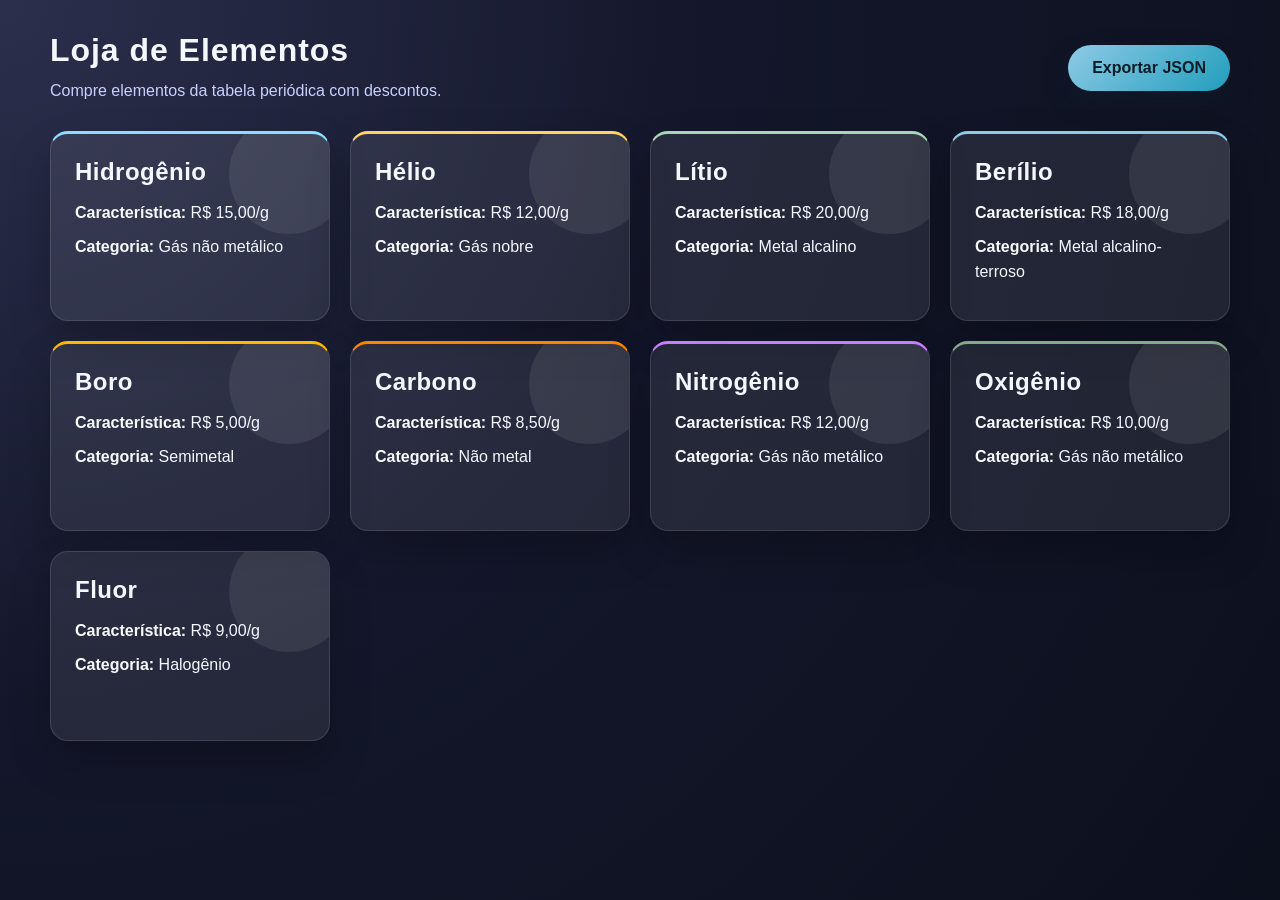
==== avaliação/index.html @ 7f404ff4 "primeiro teste" ====
<!DOCTYPE html>
<html lang="pt-br">
<head>
    <meta charset="UTF-8">
    <meta name="viewport" content="width=device-width, initial-scale=1.0">
    <title>Tabela Periódica</title>
    <link rel="icon" type="image/x-icon" href="favicon.ico">
    <link rel="stylesheet" href="style.css">
</head>
<body>
    <div class="container">
        <header>
            <div>
                <h1>Loja de Elementos</h1>
                <p>Compre elementos da tabela periódica com descontos.</p>
            </div>
            <button id="exportBtn">Exportar JSON</button>
        </header>
        <main>
            <div id="cardsContainer" class="cards-container"></div>
            <pre id="jsonOutput" class="hidden"></pre>
        </main>
    </div>
    <script src="script.js"></script>
</body>
</html>
---- avaliação/style.css ----
* {
    box-sizing: border-box;
}

body {
    margin: 0;
    font-family: "Segoe UI", Tahoma, Geneva, Verdana, sans-serif;
    background: radial-gradient(circle at top left, #2b2f4c 0%, #14172b 45%, #0c101d 100%);
    color: #f5f7ff;
    min-height: 100vh;
}

.container {
    width: min(96%, 1180px);
    margin: 0 auto;
    padding: 32px 0 48px;
}

header {
    display: flex;
    flex-wrap: wrap;
    justify-content: space-between;
    align-items: center;
    gap: 16px;
    margin-bottom: 28px;
}

header div {
    max-width: 720px;
}

header h1 {
    margin: 0 0 10px;
    font-size: clamp(2rem, 2.5vw, 2.8rem);
    letter-spacing: 0.03em;
}

header p {
    margin: 0;
    color: #c7d1ff;
    line-height: 1.5;
}

button {
    border: none;
    border-radius: 999px;
    padding: 14px 24px;
    font-size: 1rem;
    font-weight: 600;
    cursor: pointer;
    background: linear-gradient(135deg, #8ecae6 0%, #219ebc 100%);
    color: #081c27;
    box-shadow: 0 12px 24px rgba(11, 34, 48, 0.35);
    transition: transform 0.2s ease, filter 0.2s ease;
}

button:hover {
    transform: translateY(-2px);
    filter: brightness(1.08);
}

.cards-container {
    display: grid;
    grid-template-columns: repeat(auto-fit, minmax(240px, 1fr));
    gap: 20px;
}

.card {
    background: rgba(255, 255, 255, 0.08);
    border: 1px solid rgba(255, 255, 255, 0.12);
    border-radius: 18px;
    padding: 24px;
    min-height: 190px;
    box-shadow: 0 20px 40px rgba(0, 0, 0, 0.22);
    position: relative;
    overflow: hidden;
}

.card::before {
    content: "";
    position: absolute;
    top: -20px;
    right: -20px;
    width: 120px;
    height: 120px;
    border-radius: 50%;
    background: rgba(255, 255, 255, 0.08);
}

.card h2 {
    margin: 0 0 14px;
    font-size: 1.5rem;
    letter-spacing: 0.02em;
}

.card p {
    margin: 8px 0;
    line-height: 1.6;
}

.card strong {
    color: #f8fafc;
}

.card .tag {
    display: inline-flex;
    margin-top: 14px;
    padding: 6px 12px;
    border-radius: 999px;
    background: rgba(255, 255, 255, 0.12);
    color: #e8eff9;
    font-size: 0.9rem;
}

.card:nth-child(1) {
    border-top: 3px solid #8bdeff;
}

.card:nth-child(2) {
    border-top: 3px solid #ffd166;
}

.card:nth-child(3) {
    border-top: 3px solid #a8d5ba;
}

.card:nth-child(4) {
    border-top: 3px solid #8ecae6;
}

.card:nth-child(5) {
    border-top: 3px solid #ffb703;
}

.card:nth-child(6) {
    border-top: 3px solid #fb8500;
}

.card:nth-child(7) {
    border-top: 3px solid #c77dff;
}

.card:nth-child(8) {
    border-top: 3px solid #84a98c;
}

pre {
    margin-top: 32px;
    padding: 20px;
    background: rgba(17, 27, 40, 0.85);
    border-radius: 16px;
    overflow-x: auto;
    white-space: pre-wrap;
    word-break: break-word;
    color: #d6e5ff;
    border: 1px solid rgba(255, 255, 255, 0.08);
}

.hidden {
    display: none;
}

@media (max-width: 640px) {
    header {
        flex-direction: column;
        align-items: stretch;
    }

    button {
        width: 100%;
    }
}
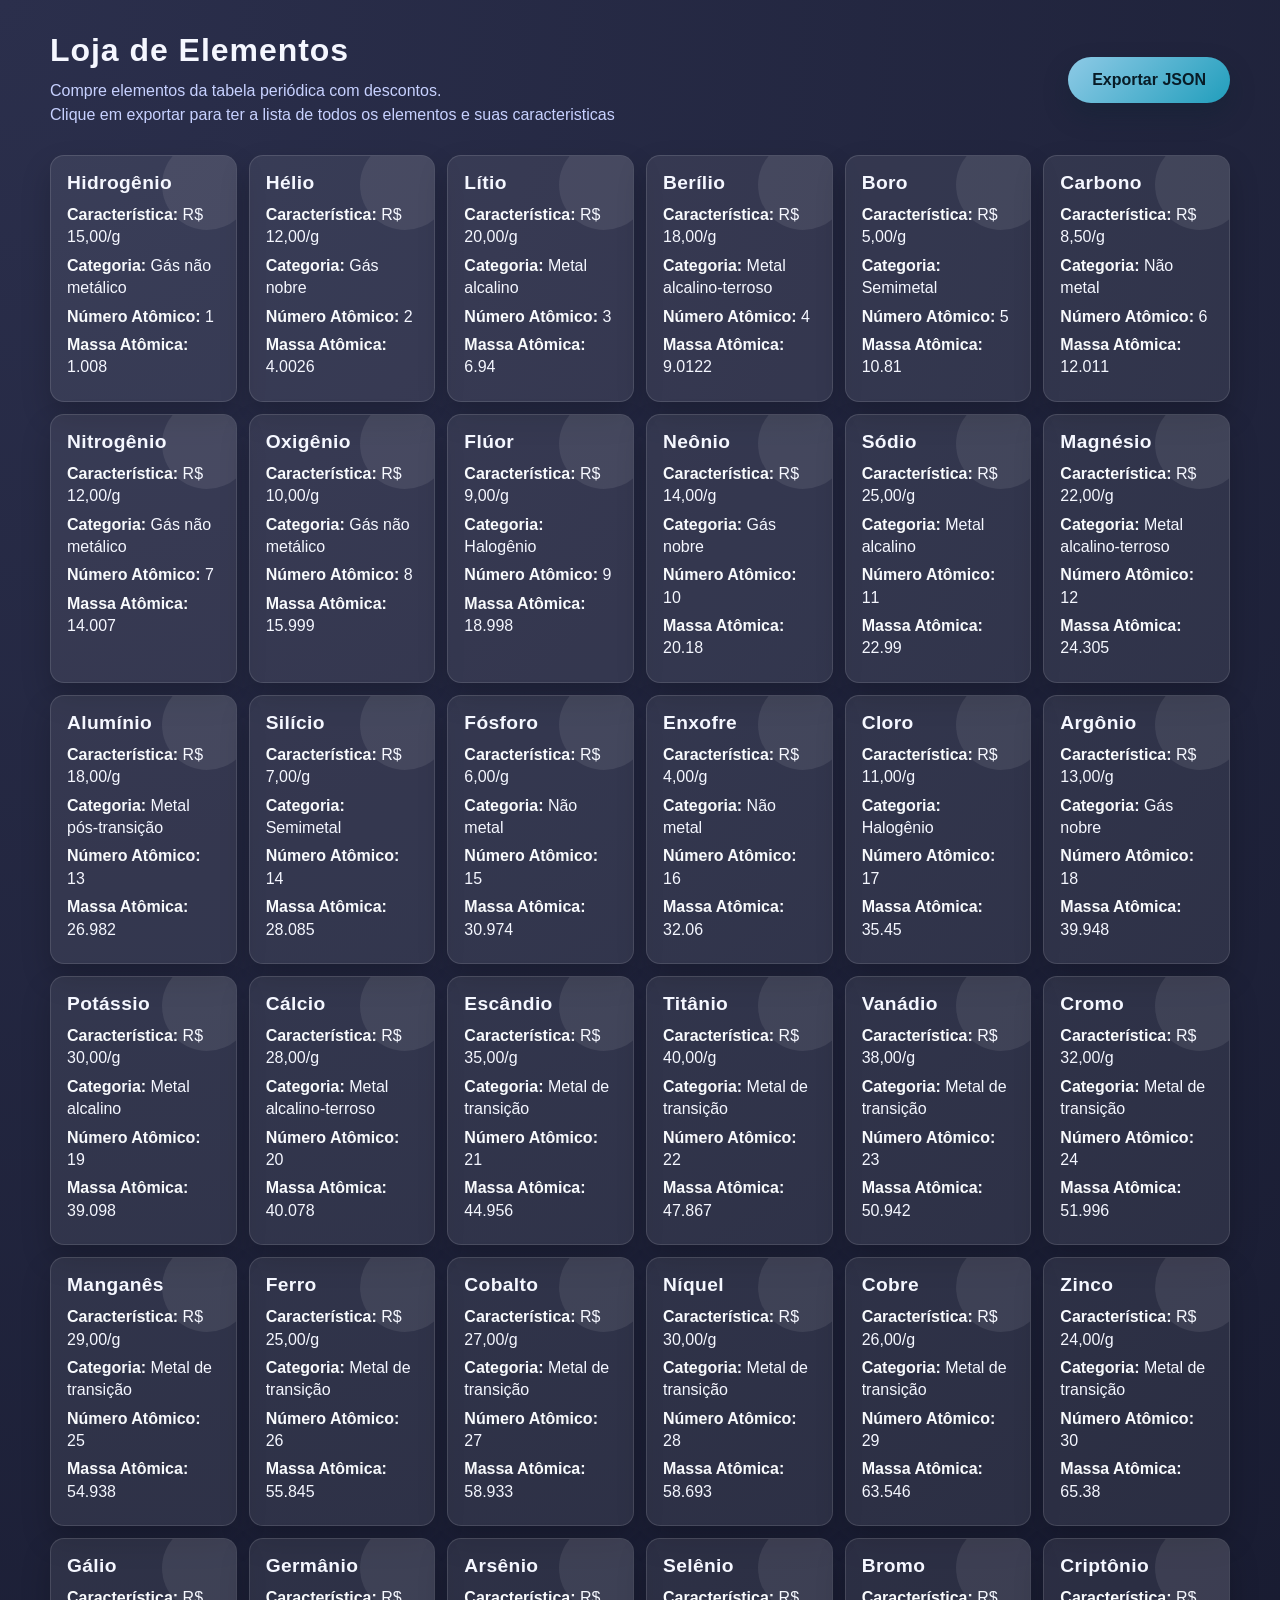
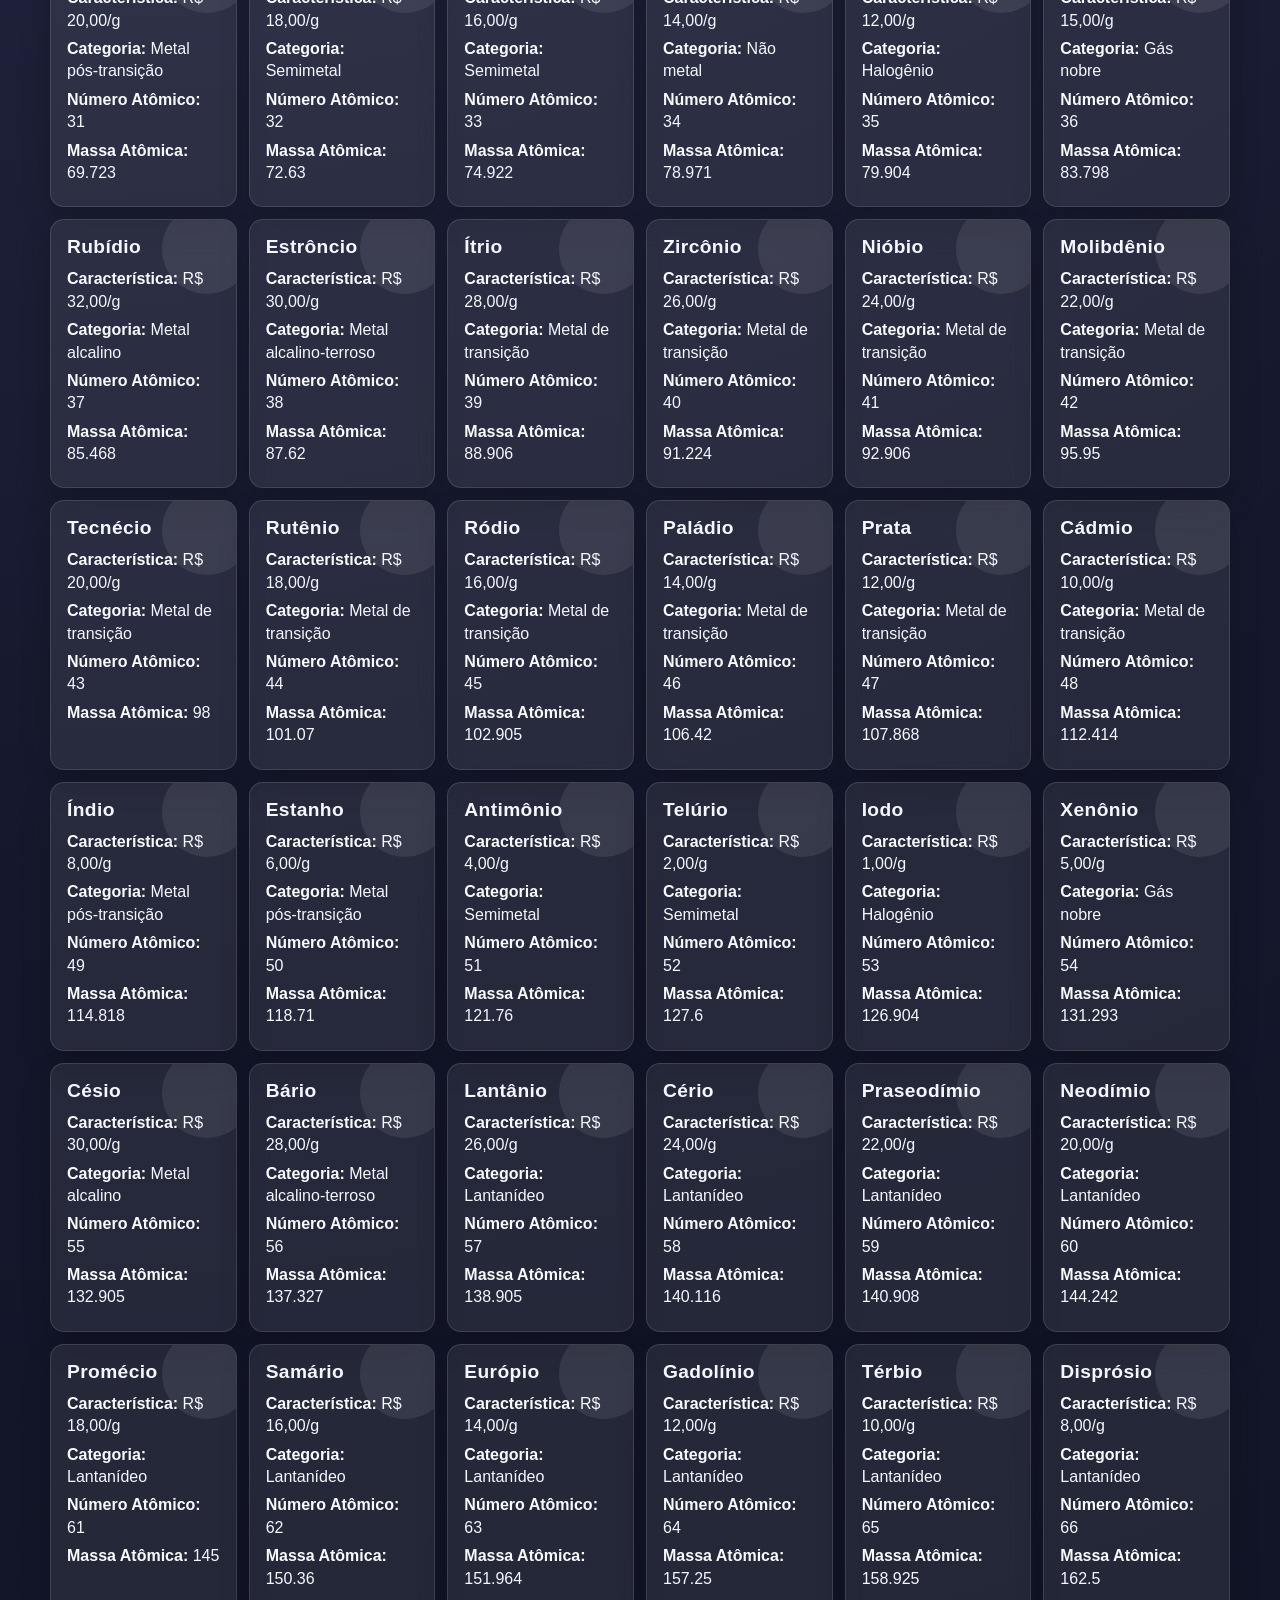
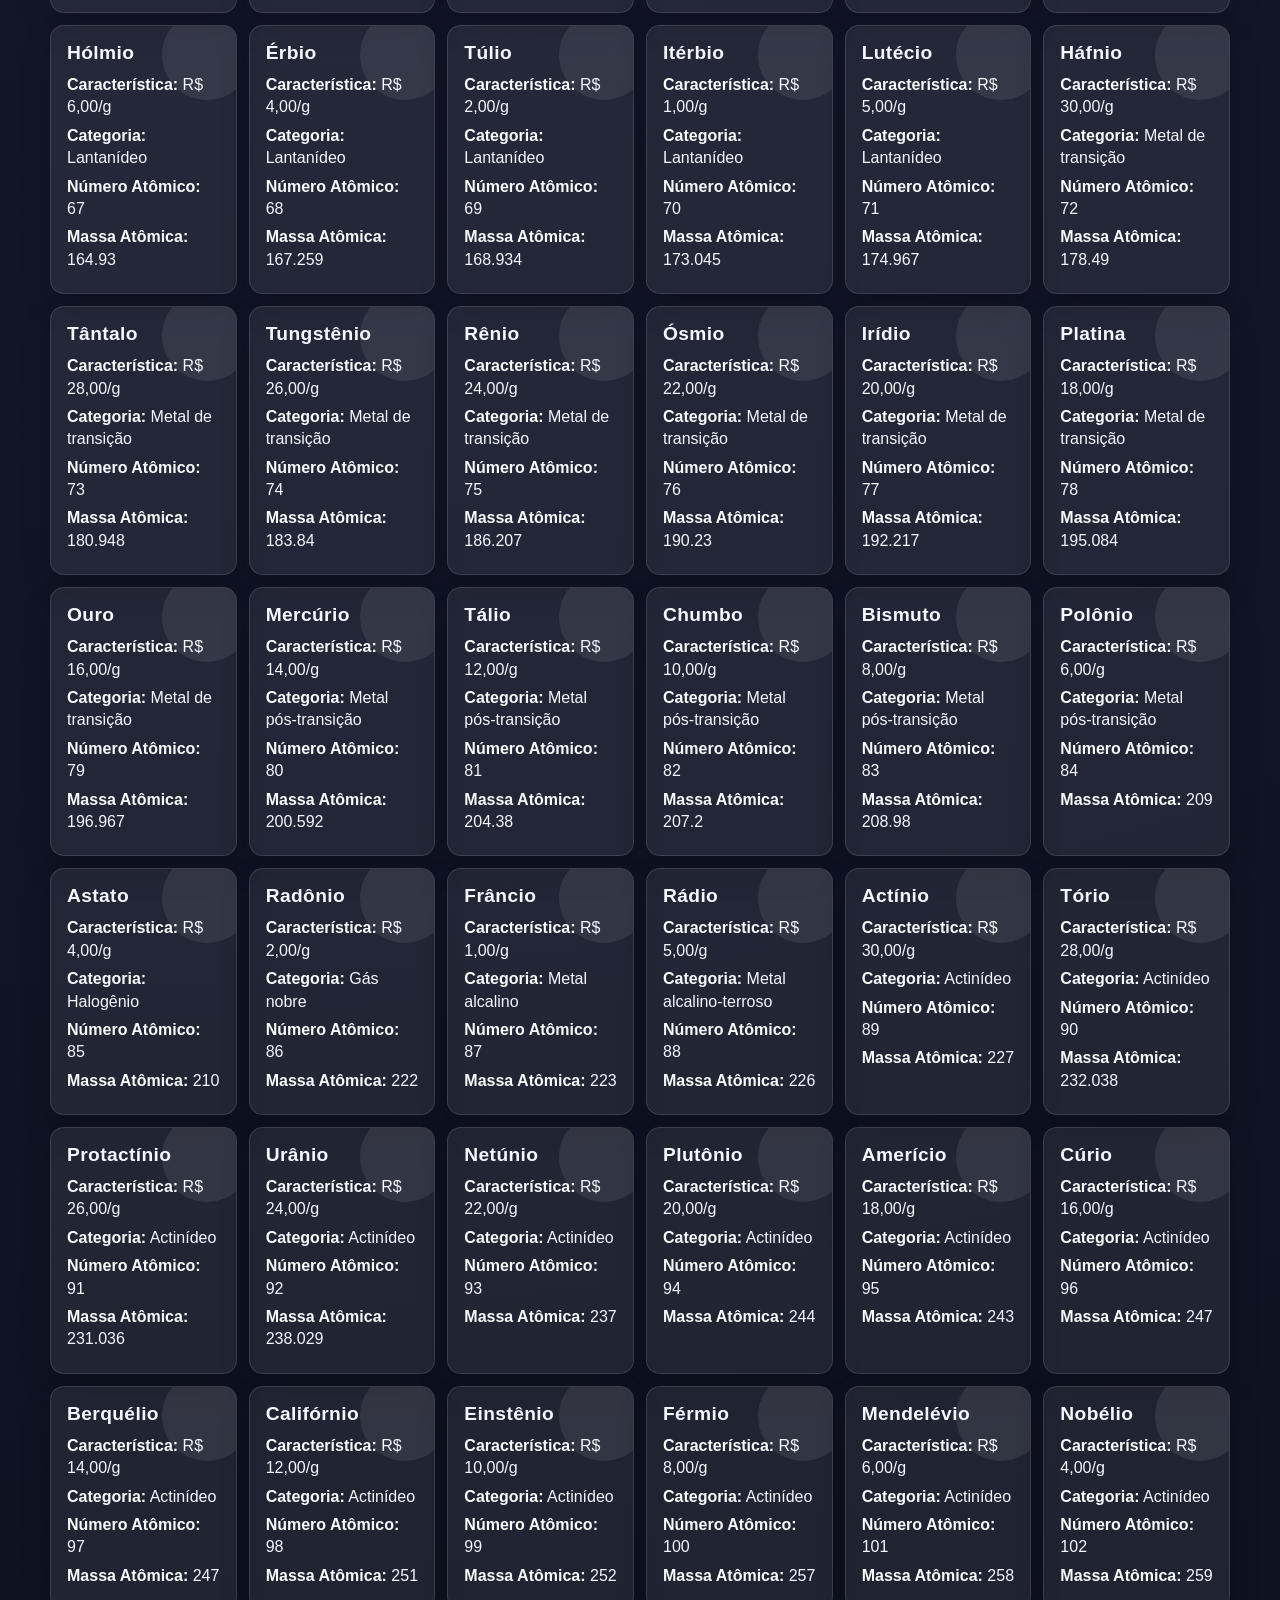
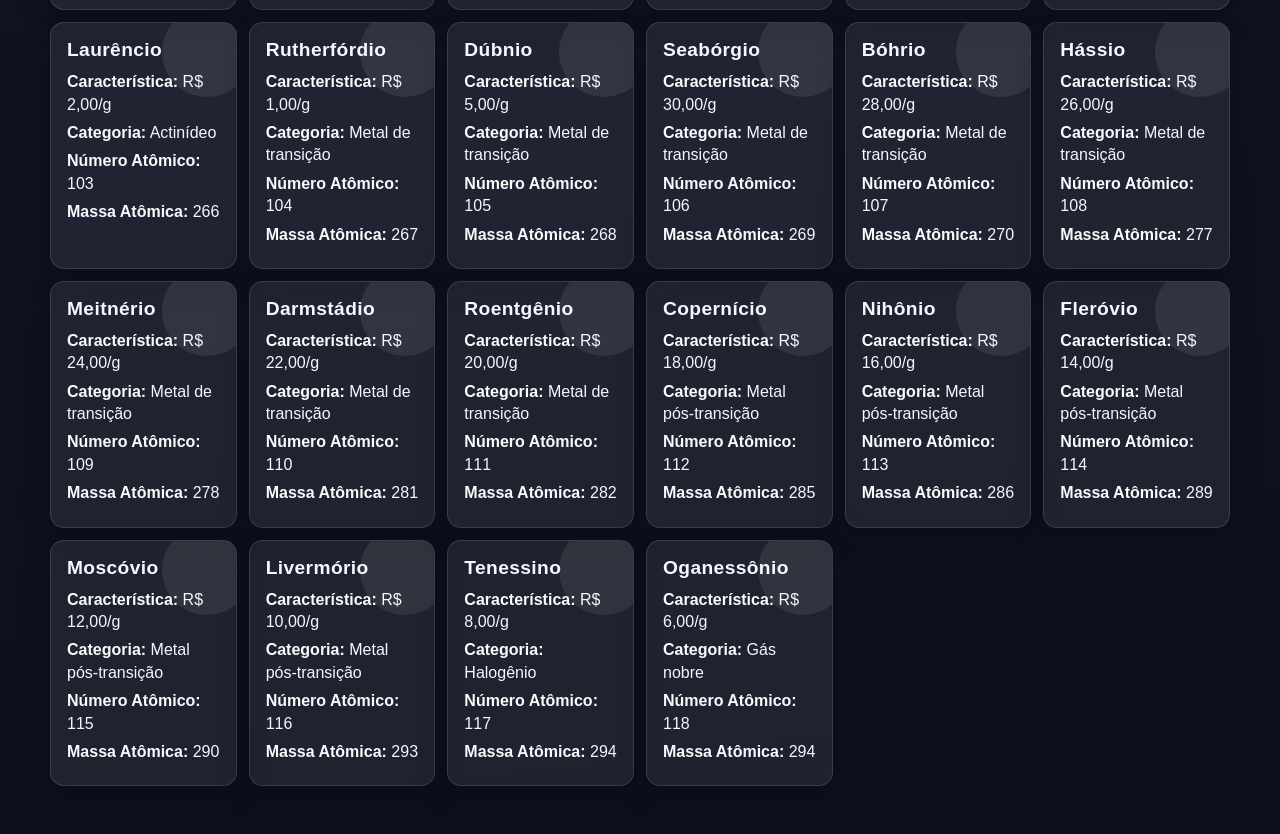
==== commit 2b25a47d: "quanta coisa" ====
--- a/avaliação/index.html
+++ b/avaliação/index.html
@@ -13,12 +13,13 @@
             <div>
                 <h1>Loja de Elementos</h1>
                 <p>Compre elementos da tabela periódica com descontos.</p>
+                <p>Clique em exportar para ter a lista de todos os elementos e suas caracteristicas</p>
             </div>
-            <button id="exportBtn">Exportar JSON</button>
+            <button id="BtnExportar">Exportar JSON</button>
         </header>
         <main>
             <div id="cardsContainer" class="cards-container"></div>
-            <pre id="jsonOutput" class="hidden"></pre>
+            <pre id="OutJSON" class="hidden"></pre>
         </main>
     </div>
     <script src="script.js"></script>
--- a/avaliação/style.css
+++ b/avaliação/style.css
@@ -61,17 +61,17 @@
 
 .cards-container {
     display: grid;
-    grid-template-columns: repeat(auto-fit, minmax(240px, 1fr));
-    gap: 20px;
+    grid-template-columns: repeat(auto-fit, minmax(180px, 1fr));
+    gap: 12px;
 }
 
 .card {
     background: rgba(255, 255, 255, 0.08);
     border: 1px solid rgba(255, 255, 255, 0.12);
-    border-radius: 18px;
-    padding: 24px;
-    min-height: 190px;
-    box-shadow: 0 20px 40px rgba(0, 0, 0, 0.22);
+    border-radius: 14px;
+    padding: 16px;
+    min-height: 160px;
+    box-shadow: 0 14px 30px rgba(0, 0, 0, 0.20);
     position: relative;
     overflow: hidden;
 }
@@ -79,23 +79,23 @@
 .card::before {
     content: "";
     position: absolute;
-    top: -20px;
-    right: -20px;
-    width: 120px;
-    height: 120px;
+    top: -16px;
+    right: -16px;
+    width: 90px;
+    height: 90px;
     border-radius: 50%;
     background: rgba(255, 255, 255, 0.08);
 }
 
 .card h2 {
-    margin: 0 0 14px;
-    font-size: 1.5rem;
+    margin: 0 0 10px;
+    font-size: 1.2rem;
     letter-spacing: 0.02em;
 }
 
 .card p {
-    margin: 8px 0;
-    line-height: 1.6;
+    margin: 6px 0;
+    line-height: 1.4;
 }
 
 .card strong {
@@ -110,38 +110,6 @@
     background: rgba(255, 255, 255, 0.12);
     color: #e8eff9;
     font-size: 0.9rem;
-}
-
-.card:nth-child(1) {
-    border-top: 3px solid #8bdeff;
-}
-
-.card:nth-child(2) {
-    border-top: 3px solid #ffd166;
-}
-
-.card:nth-child(3) {
-    border-top: 3px solid #a8d5ba;
-}
-
-.card:nth-child(4) {
-    border-top: 3px solid #8ecae6;
-}
-
-.card:nth-child(5) {
-    border-top: 3px solid #ffb703;
-}
-
-.card:nth-child(6) {
-    border-top: 3px solid #fb8500;
-}
-
-.card:nth-child(7) {
-    border-top: 3px solid #c77dff;
-}
-
-.card:nth-child(8) {
-    border-top: 3px solid #84a98c;
 }
 
 pre {
@@ -169,4 +137,4 @@
     button {
         width: 100%;
     }
-}
+}
